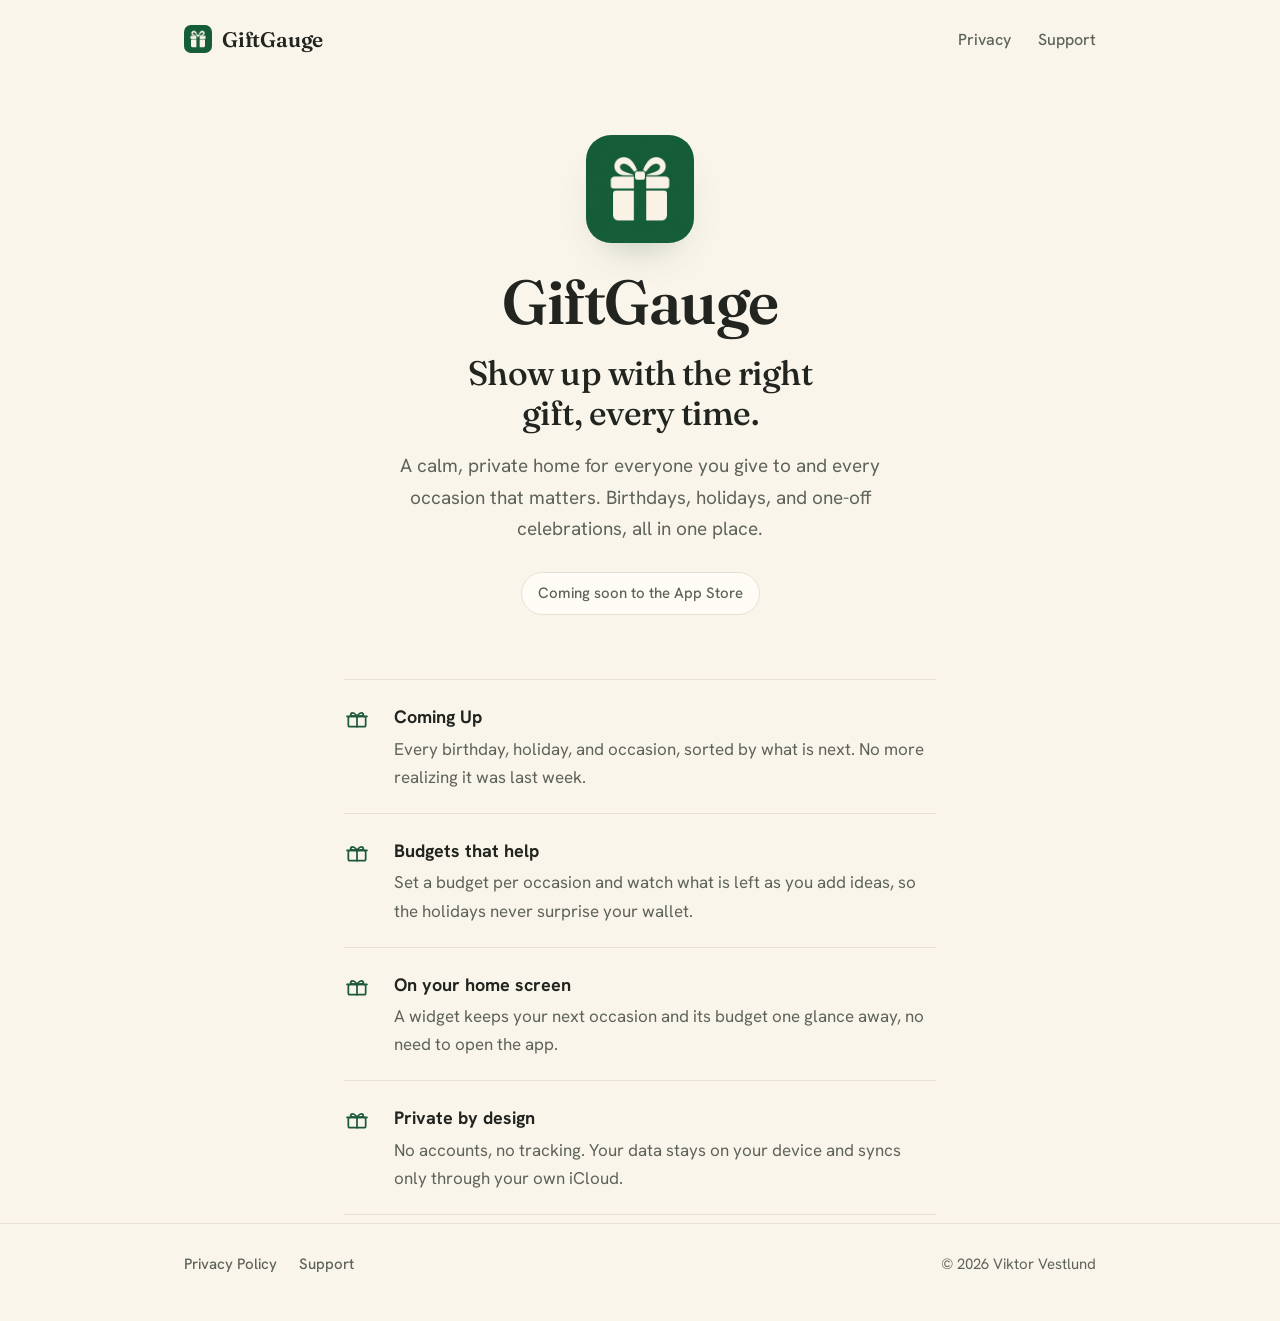
==== index.html @ 55db2b5b "GiftGauge marketing, privacy, and support site Static HTML/CSS: landing, privacy policy, support. Wa" ====
<!DOCTYPE html>
<html lang="en">
<head>
<meta charset="utf-8">
<meta name="viewport" content="width=device-width, initial-scale=1">
<title>GiftGauge</title>
<meta name="description" content="Show up with the right gift, every time. Track the people, occasions, and budgets you give to, all private to you.">
<link rel="icon" href="/icon.png">
<link rel="apple-touch-icon" href="/icon.png">
<link rel="stylesheet" href="/styles.css">
</head>
<body>
  <header class="topbar">
    <a class="brand" href="/"><img src="/icon.png" alt="">GiftGauge</a>
    <nav>
      <a href="/privacy">Privacy</a>
      <a href="/support">Support</a>
    </nav>
  </header>

  <main>
    <section class="hero">
      <img class="app-icon reveal d1" src="/icon.png" alt="GiftGauge app icon">
      <h1 class="wordmark reveal d2">GiftGauge</h1>
      <p class="promise reveal d3">Show up with the right gift, every time.</p>
      <p class="subtag reveal d4">A calm, private home for everyone you give to and every occasion that matters. Birthdays, holidays, and one-off celebrations, all in one place.</p>
      <span class="badge reveal d4">Coming soon to the App Store</span>
    </section>

    <ul class="features">
      <li>
        <svg viewBox="0 0 24 24" fill="none" stroke="currentColor" stroke-width="1.6" stroke-linecap="round" stroke-linejoin="round" aria-hidden="true">
          <rect x="4" y="10.5" width="16" height="9.5" rx="1.6"/>
          <path d="M2.8 10.5h18.4M12 10.5V20"/>
          <path d="M12 10.5C10.7 8 7.6 6.2 6.4 8s1.9 2.5 5.6 2.5z"/>
          <path d="M12 10.5C13.3 8 16.4 6.2 17.6 8s-1.9 2.5-5.6 2.5z"/>
        </svg>
        <div>
          <h3>Coming Up</h3>
          <p>Every birthday, holiday, and occasion, sorted by what is next. No more realizing it was last week.</p>
        </div>
      </li>
      <li>
        <svg viewBox="0 0 24 24" fill="none" stroke="currentColor" stroke-width="1.6" stroke-linecap="round" stroke-linejoin="round" aria-hidden="true">
          <rect x="4" y="10.5" width="16" height="9.5" rx="1.6"/>
          <path d="M2.8 10.5h18.4M12 10.5V20"/>
          <path d="M12 10.5C10.7 8 7.6 6.2 6.4 8s1.9 2.5 5.6 2.5z"/>
          <path d="M12 10.5C13.3 8 16.4 6.2 17.6 8s-1.9 2.5-5.6 2.5z"/>
        </svg>
        <div>
          <h3>Budgets that help</h3>
          <p>Set a budget per occasion and watch what is left as you add ideas, so the holidays never surprise your wallet.</p>
        </div>
      </li>
      <li>
        <svg viewBox="0 0 24 24" fill="none" stroke="currentColor" stroke-width="1.6" stroke-linecap="round" stroke-linejoin="round" aria-hidden="true">
          <rect x="4" y="10.5" width="16" height="9.5" rx="1.6"/>
          <path d="M2.8 10.5h18.4M12 10.5V20"/>
          <path d="M12 10.5C10.7 8 7.6 6.2 6.4 8s1.9 2.5 5.6 2.5z"/>
          <path d="M12 10.5C13.3 8 16.4 6.2 17.6 8s-1.9 2.5-5.6 2.5z"/>
        </svg>
        <div>
          <h3>On your home screen</h3>
          <p>A widget keeps your next occasion and its budget one glance away, no need to open the app.</p>
        </div>
      </li>
      <li>
        <svg viewBox="0 0 24 24" fill="none" stroke="currentColor" stroke-width="1.6" stroke-linecap="round" stroke-linejoin="round" aria-hidden="true">
          <rect x="4" y="10.5" width="16" height="9.5" rx="1.6"/>
          <path d="M2.8 10.5h18.4M12 10.5V20"/>
          <path d="M12 10.5C10.7 8 7.6 6.2 6.4 8s1.9 2.5 5.6 2.5z"/>
          <path d="M12 10.5C13.3 8 16.4 6.2 17.6 8s-1.9 2.5-5.6 2.5z"/>
        </svg>
        <div>
          <h3>Private by design</h3>
          <p>No accounts, no tracking. Your data stays on your device and syncs only through your own iCloud.</p>
        </div>
      </li>
    </ul>
  </main>

  <footer class="site-footer">
    <div class="inner">
      <a href="/privacy">Privacy Policy</a>
      <a href="/support">Support</a>
      <span class="copyright">&copy; 2026 Viktor Vestlund</span>
    </div>
  </footer>
</body>
</html>
---- styles.css ----
@import url('https://fonts.googleapis.com/css2?family=Fraunces:opsz,wght@9..144,400;9..144,500;9..144,600;9..144,600&family=Hanken+Grotesk:wght@400;500;600;700&display=swap');

:root {
  --bg: #faf5eb;
  --surface: #fffcf5;
  --ink: #21241f;
  --ink-2: #5e635a;
  --accent: #1c593b;
  --accent-deep: #14432c;
  --border: #e7e0d2;
  --shadow: 0 20px 46px -26px rgba(20, 67, 44, 0.45);
  --measure: 64ch;
}

@media (prefers-color-scheme: dark) {
  :root {
    --bg: #14160f;
    --surface: #1e211a;
    --ink: #f2f1e9;
    --ink-2: #aeb2a5;
    --accent: #5ca87a;
    --accent-deep: #3c7d57;
    --border: #2e312a;
    --shadow: 0 20px 48px -26px rgba(0, 0, 0, 0.6);
  }
}

* { box-sizing: border-box; }

html { -webkit-text-size-adjust: 100%; }

body {
  margin: 0;
  background: var(--bg);
  color: var(--ink);
  font-family: "Hanken Grotesk", -apple-system, BlinkMacSystemFont, "Segoe UI", Roboto, sans-serif;
  font-size: 18px;
  line-height: 1.65;
  -webkit-font-smoothing: antialiased;
  text-rendering: optimizeLegibility;
}

a { color: var(--accent); text-decoration-thickness: 1px; text-underline-offset: 2px; }

/* Top bar */
.topbar {
  display: flex;
  align-items: center;
  justify-content: space-between;
  max-width: 960px;
  margin: 0 auto;
  padding: 22px 24px;
}
.brand {
  display: inline-flex;
  align-items: center;
  gap: 10px;
  font-family: "Fraunces", Georgia, serif;
  font-weight: 600;
  font-size: 21px;
  color: var(--ink);
  text-decoration: none;
  letter-spacing: -0.01em;
}
.brand img { width: 28px; height: 28px; border-radius: 7px; }
.topbar nav a {
  color: var(--ink-2);
  text-decoration: none;
  font-weight: 500;
  font-size: 16px;
  margin-left: 22px;
}
.topbar nav a:hover { color: var(--accent); }

/* Hero */
.hero {
  max-width: 720px;
  margin: 0 auto;
  padding: 56px 24px 24px;
  text-align: center;
}
.app-icon {
  width: 108px; height: 108px;
  border-radius: 25px;
  box-shadow: var(--shadow);
  display: block;
  margin: 0 auto 28px;
}
.wordmark {
  font-family: "Fraunces", Georgia, serif;
  font-weight: 600;
  font-size: clamp(40px, 9vw, 62px);
  letter-spacing: -0.025em;
  line-height: 1.0;
  margin: 0 0 20px;
}
.promise {
  font-family: "Fraunces", Georgia, serif;
  font-weight: 500;
  font-size: clamp(24px, 4.2vw, 34px);
  line-height: 1.2;
  letter-spacing: -0.015em;
  margin: 0 auto 16px;
  max-width: 18ch;
}
.subtag {
  color: var(--ink-2);
  font-size: 19px;
  margin: 0 auto;
  max-width: 46ch;
}
.badge {
  display: inline-block;
  margin-top: 28px;
  padding: 8px 16px;
  border: 1px solid var(--border);
  border-radius: 999px;
  background: var(--surface);
  color: var(--ink-2);
  font-size: 15px;
  font-weight: 500;
}

/* Feature list */
.features {
  max-width: 640px;
  margin: 40px auto 0;
  padding: 0 24px;
  list-style: none;
}
.features li {
  display: grid;
  grid-template-columns: 34px 1fr;
  gap: 16px;
  padding: 22px 0;
  border-top: 1px solid var(--border);
}
.features li:last-child { border-bottom: 1px solid var(--border); }
.features svg { width: 26px; height: 26px; color: var(--accent); margin-top: 3px; }
.features h3 {
  font-family: "Hanken Grotesk", sans-serif;
  font-weight: 700;
  font-size: 18px;
  margin: 0 0 3px;
  color: var(--ink);
}
.features p { margin: 0; color: var(--ink-2); font-size: 17px; }

/* Document pages (privacy, support) */
.doc { max-width: var(--measure); margin: 0 auto; padding: 32px 24px 88px; }
.doc h1 {
  font-family: "Fraunces", Georgia, serif;
  font-weight: 600;
  font-size: clamp(32px, 6vw, 44px);
  letter-spacing: -0.02em;
  line-height: 1.05;
  margin: 8px 0 4px;
}
.doc .updated { color: var(--ink-2); font-size: 15px; margin: 0 0 8px; }
.doc h2 {
  font-family: "Fraunces", Georgia, serif;
  font-weight: 600;
  font-size: 23px;
  color: var(--accent);
  letter-spacing: -0.01em;
  margin: 38px 0 8px;
}
.doc p { margin: 0 0 14px; }
.doc ul { padding-left: 20px; margin: 0 0 14px; }
.doc li { margin: 7px 0; }
.doc strong { color: var(--ink); }
.lead {
  background: var(--surface);
  border: 1px solid var(--border);
  border-radius: 16px;
  padding: 20px 22px;
  margin: 24px 0 8px;
}
.lead strong { color: var(--accent); }
.q { font-weight: 700; color: var(--ink); }

/* Footer */
.site-footer {
  border-top: 1px solid var(--border);
  margin-top: 8px;
}
.site-footer .inner {
  max-width: 960px;
  margin: 0 auto;
  padding: 28px 24px 44px;
  display: flex;
  flex-wrap: wrap;
  align-items: center;
  gap: 8px 22px;
  color: var(--ink-2);
  font-size: 15px;
}
.site-footer a { color: var(--ink-2); text-decoration: none; font-weight: 500; }
.site-footer a:hover { color: var(--accent); }
.site-footer .copyright { margin-left: auto; }

/* One orchestrated load moment on the hero */
@media (prefers-reduced-motion: no-preference) {
  .reveal { opacity: 0; transform: translateY(12px); animation: rise 0.7s cubic-bezier(0.2, 0.7, 0.2, 1) forwards; }
  .reveal.d1 { animation-delay: 0.05s; }
  .reveal.d2 { animation-delay: 0.15s; }
  .reveal.d3 { animation-delay: 0.25s; }
  .reveal.d4 { animation-delay: 0.35s; }
  @keyframes rise { to { opacity: 1; transform: none; } }
}
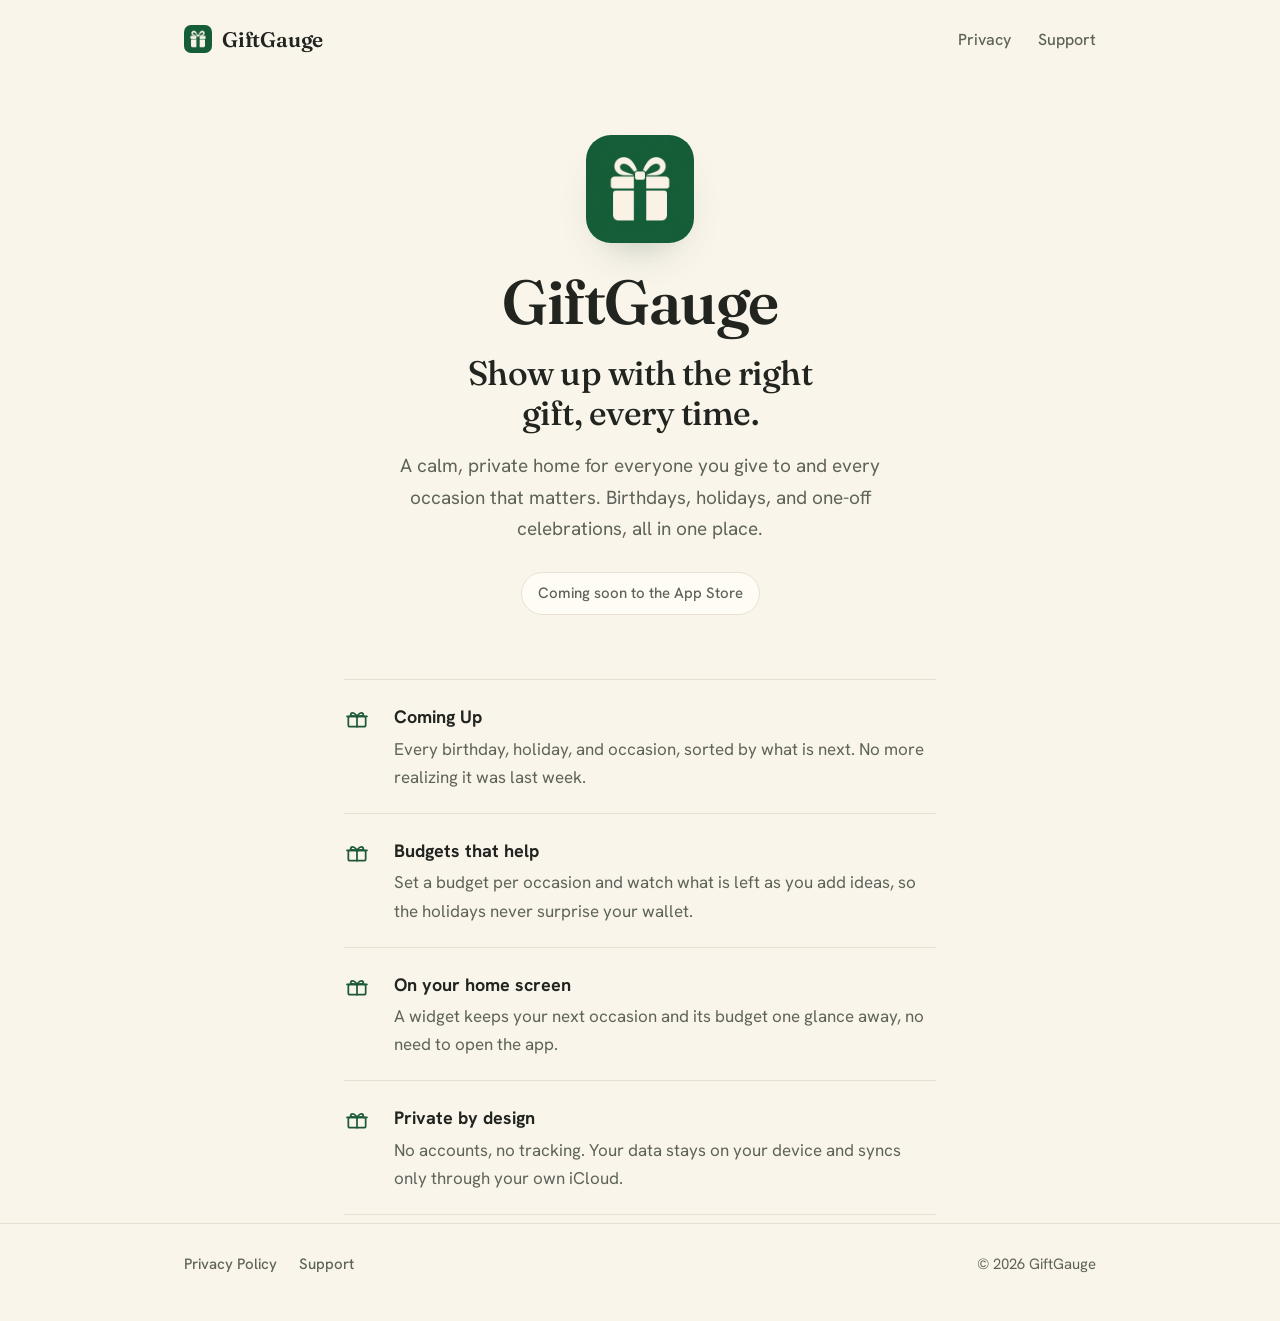
==== commit eac7b88f: "Change copyright to GiftGauge Co-Authored-By: Claude Opus 4.8 <noreply@anthropic.com>" ====
--- a/index.html
+++ b/index.html
@@ -83,7 +83,7 @@
     <div class="inner">
       <a href="/privacy">Privacy Policy</a>
       <a href="/support">Support</a>
-      <span class="copyright">&copy; 2026 Viktor Vestlund</span>
+      <span class="copyright">&copy; 2026 GiftGauge</span>
     </div>
   </footer>
 </body>
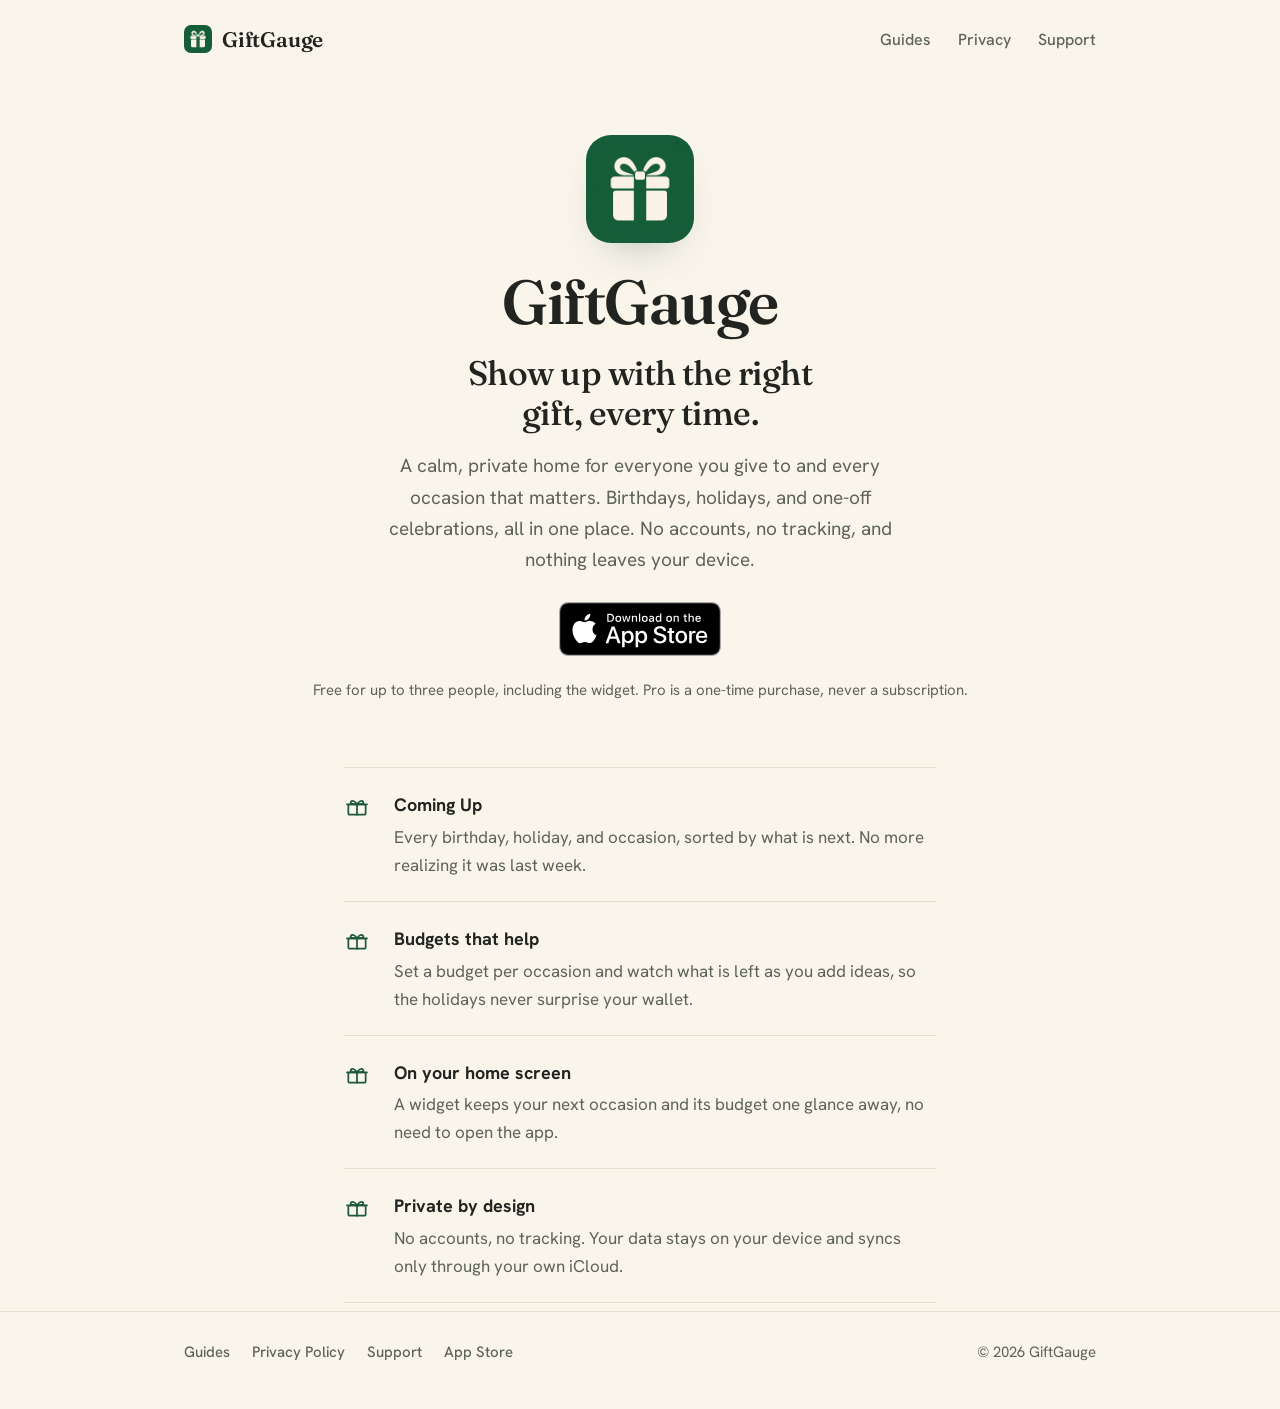
==== commit 1edf1351: "Add Christmas guide pages, real App Store link, and SEO plumbing The landing page still said "Coming" ====
--- a/index.html
+++ b/index.html
@@ -13,6 +13,7 @@
   <header class="topbar">
     <a class="brand" href="/"><img src="/icon.png" alt="">GiftGauge</a>
     <nav>
+      <a href="/christmas-gift-tracker">Guides</a>
       <a href="/privacy">Privacy</a>
       <a href="/support">Support</a>
     </nav>
@@ -23,8 +24,9 @@
       <img class="app-icon reveal d1" src="/icon.png" alt="GiftGauge app icon">
       <h1 class="wordmark reveal d2">GiftGauge</h1>
       <p class="promise reveal d3">Show up with the right gift, every time.</p>
-      <p class="subtag reveal d4">A calm, private home for everyone you give to and every occasion that matters. Birthdays, holidays, and one-off celebrations, all in one place.</p>
-      <span class="badge reveal d4">Coming soon to the App Store</span>
+      <p class="subtag reveal d4">A calm, private home for everyone you give to and every occasion that matters. Birthdays, holidays, and one-off celebrations, all in one place. No accounts, no tracking, and nothing leaves your device.</p>
+      <a class="cta reveal d4" href="https://apps.apple.com/us/app/giftgauge-gift-list-budget/id6810361274"><img src="/app-store-badge.svg" alt="Download on the App Store" width="162" height="54"></a>
+      <span class="cta-note reveal d4">Free for up to three people, including the widget. Pro is a one-time purchase, never a subscription.</span>
     </section>
 
     <ul class="features">
@@ -81,8 +83,10 @@
 
   <footer class="site-footer">
     <div class="inner">
+      <a href="/christmas-gift-tracker">Guides</a>
       <a href="/privacy">Privacy Policy</a>
       <a href="/support">Support</a>
+      <a href="https://apps.apple.com/us/app/giftgauge-gift-list-budget/id6810361274">App Store</a>
       <span class="copyright">&copy; 2026 GiftGauge</span>
     </div>
   </footer>
--- a/styles.css
+++ b/styles.css
@@ -208,3 +208,59 @@
   .reveal.d4 { animation-delay: 0.35s; }
   @keyframes rise { to { opacity: 1; transform: none; } }
 }
+
+/* Download call to action. Uses Apple's supplied App Store badge artwork
+   unaltered, at 54px tall (their web minimum is 40px) with clear space of at
+   least a quarter of the badge height around it, per Apple's marketing
+   guidelines. Do not restyle the badge itself. */
+.cta {
+  display: inline-block;
+  margin: 26px 14px 0;
+  line-height: 0;
+}
+.cta img { height: 54px; width: auto; display: block; }
+.cta:hover { opacity: 0.85; }
+.cta-note {
+  display: block;
+  margin-top: 14px;
+  color: var(--ink-2);
+  font-size: 15px;
+}
+.doc .cta { margin: 6px 14px 0; }
+.doc .cta-row {
+  margin: 26px 0 30px;
+  padding: 22px 22px 24px;
+  background: var(--surface);
+  border: 1px solid var(--border);
+  border-radius: 16px;
+}
+.doc .cta-row p { margin: 0 0 4px; color: var(--ink-2); }
+
+/* Steps and comparison tables inside content pages */
+.doc ol { padding-left: 22px; margin: 0 0 16px; }
+.doc ol li { margin: 10px 0; }
+.doc .table-wrap { overflow-x: auto; margin: 0 0 18px; }
+.doc table {
+  width: 100%;
+  border-collapse: collapse;
+  font-size: 17px;
+}
+.doc th, .doc td {
+  text-align: left;
+  padding: 11px 12px;
+  border-bottom: 1px solid var(--border);
+  vertical-align: top;
+}
+.doc th {
+  font-weight: 700;
+  color: var(--ink);
+  border-bottom: 2px solid var(--border);
+}
+.doc td { color: var(--ink-2); }
+.doc caption { caption-side: bottom; padding-top: 10px; color: var(--ink-2); font-size: 15px; text-align: left; }
+
+/* Related reading at the foot of a content page */
+.more { border-top: 1px solid var(--border); margin-top: 40px; padding-top: 22px; }
+.more h2 { font-size: 20px; margin-top: 0; }
+.more ul { list-style: none; padding: 0; margin: 0; }
+.more li { margin: 9px 0; }
